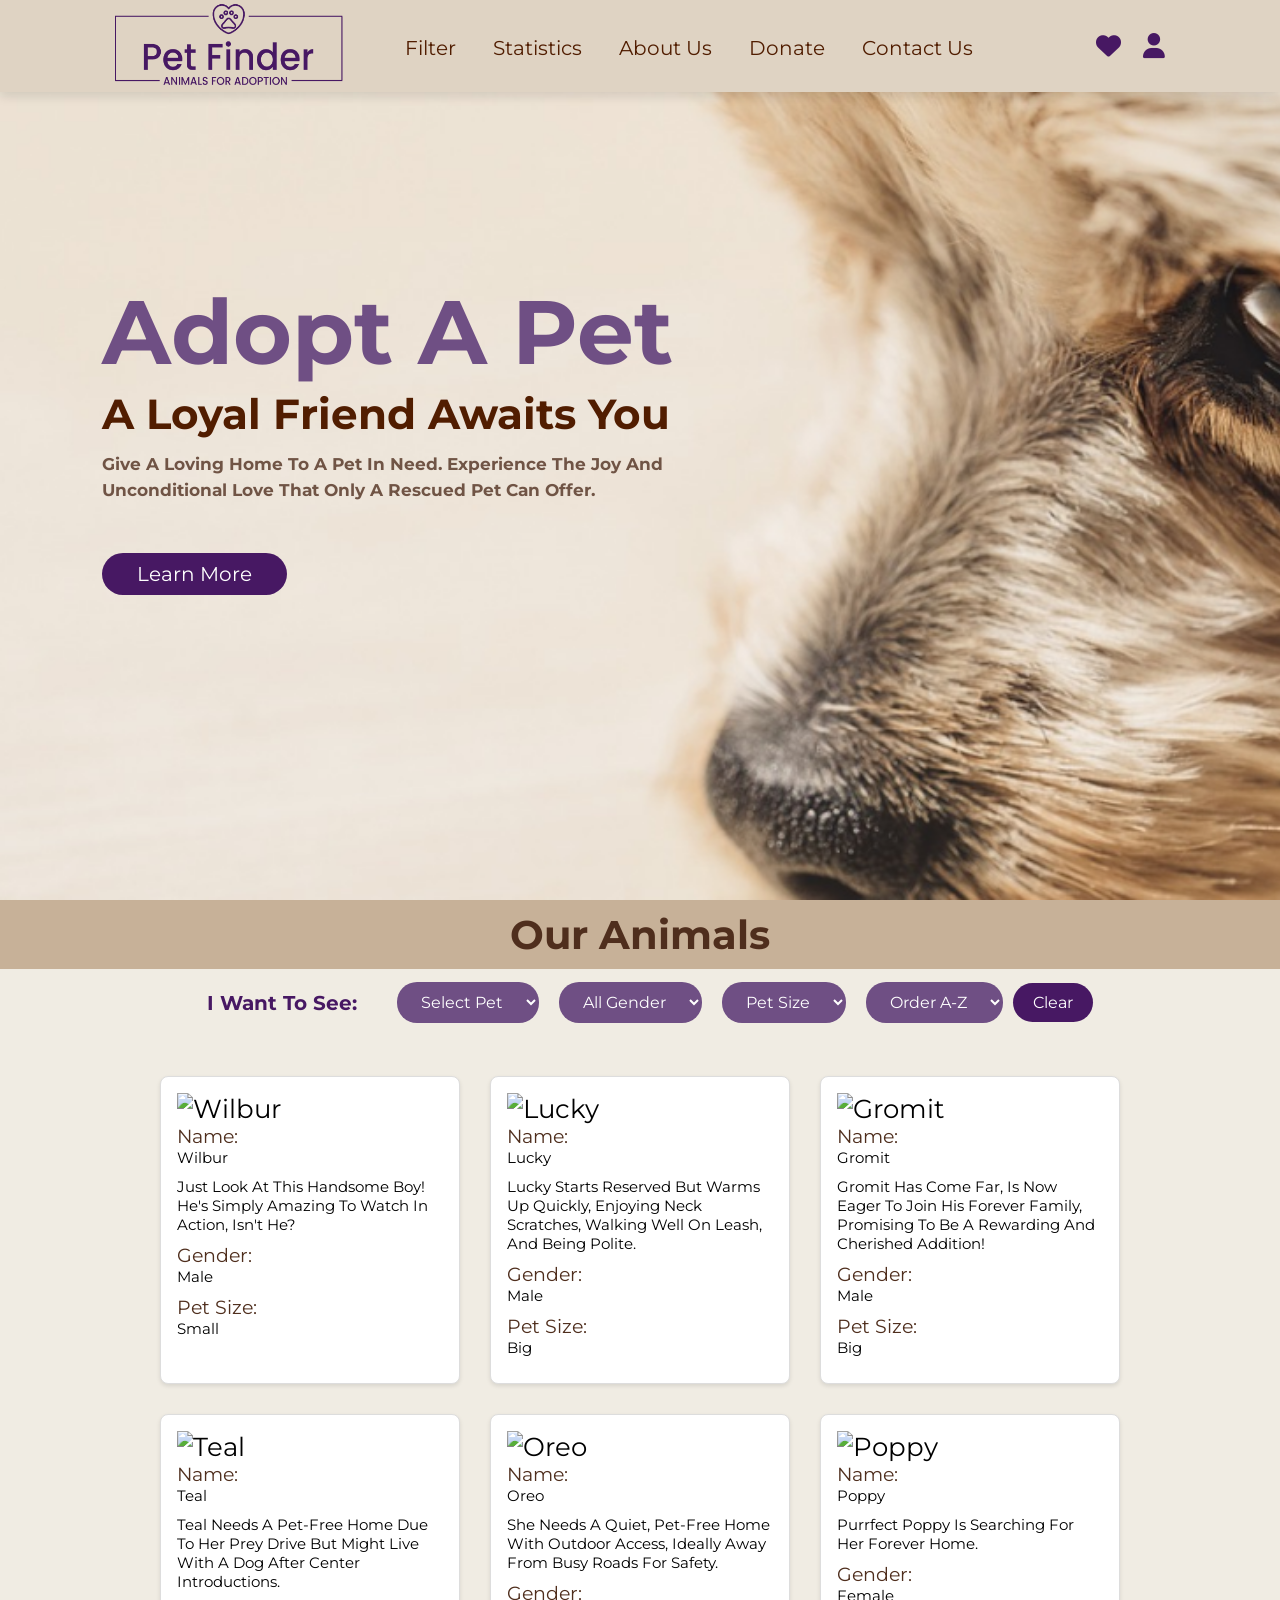
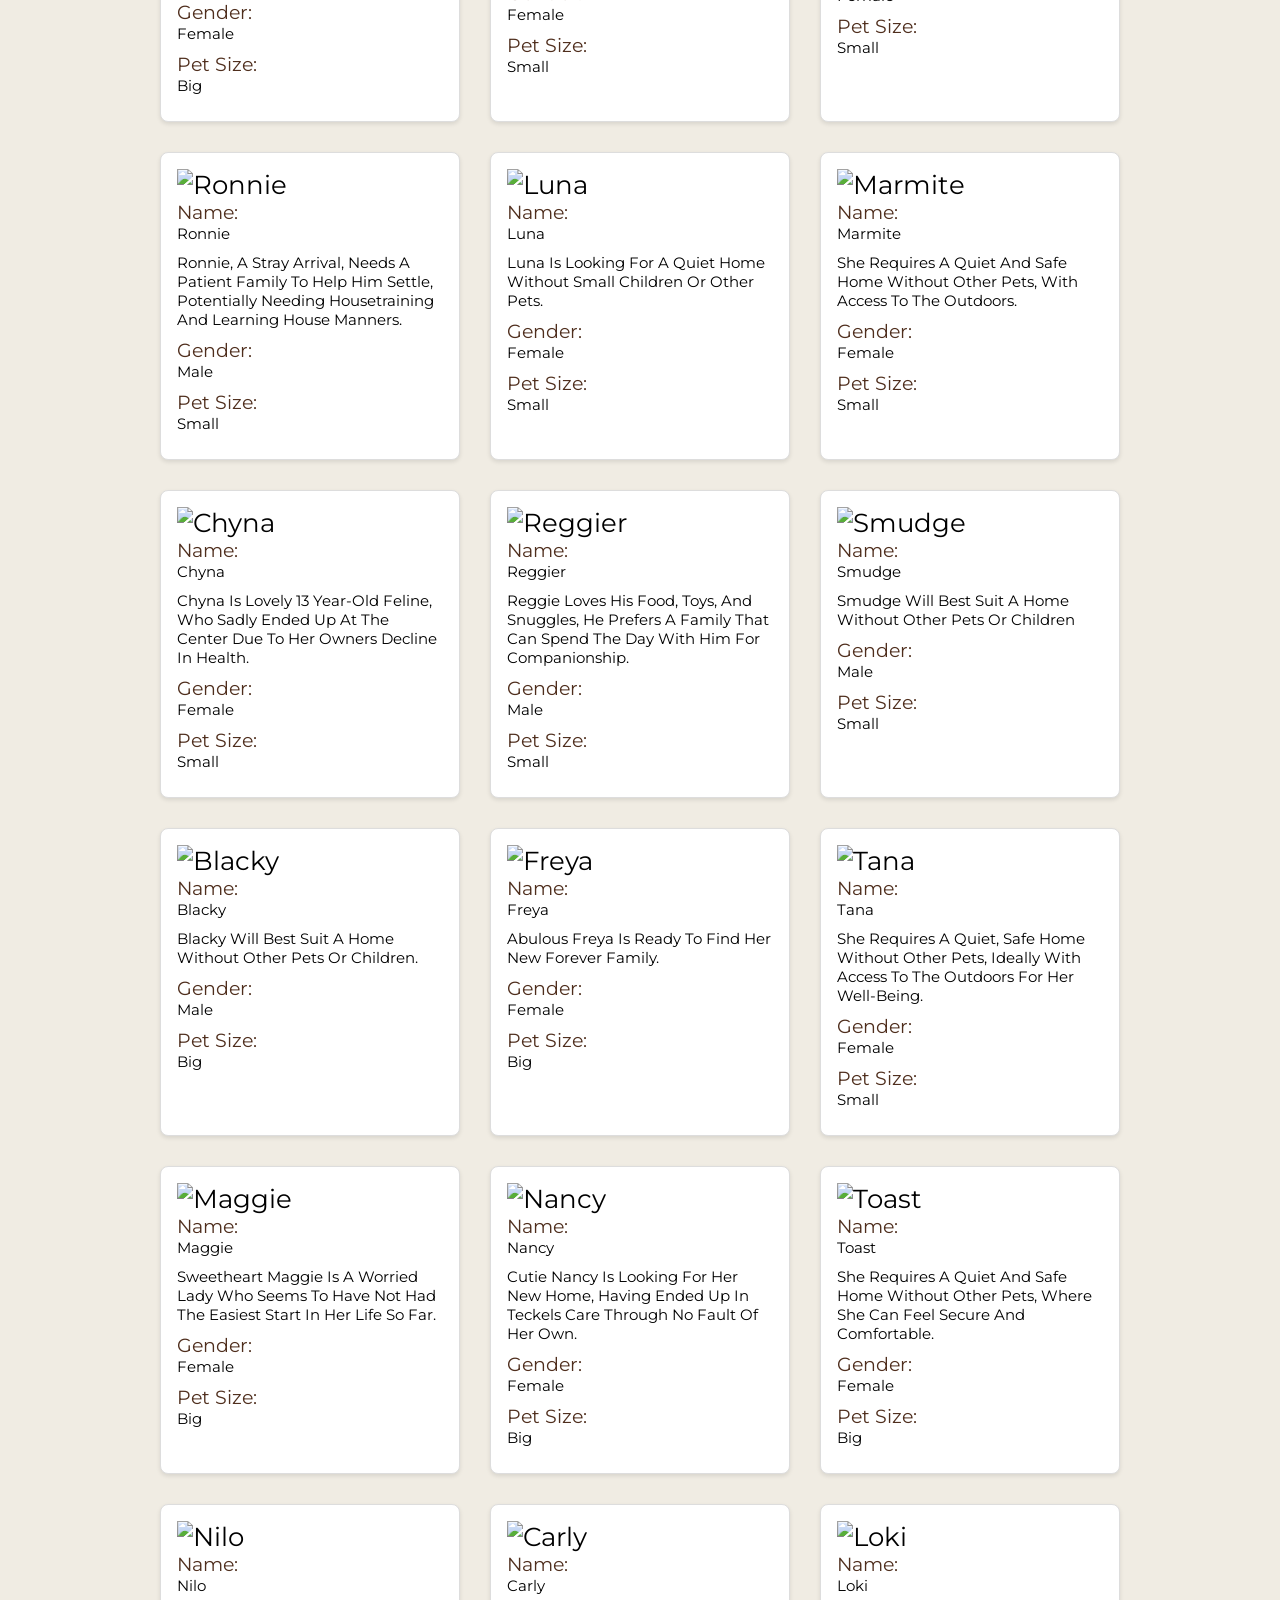
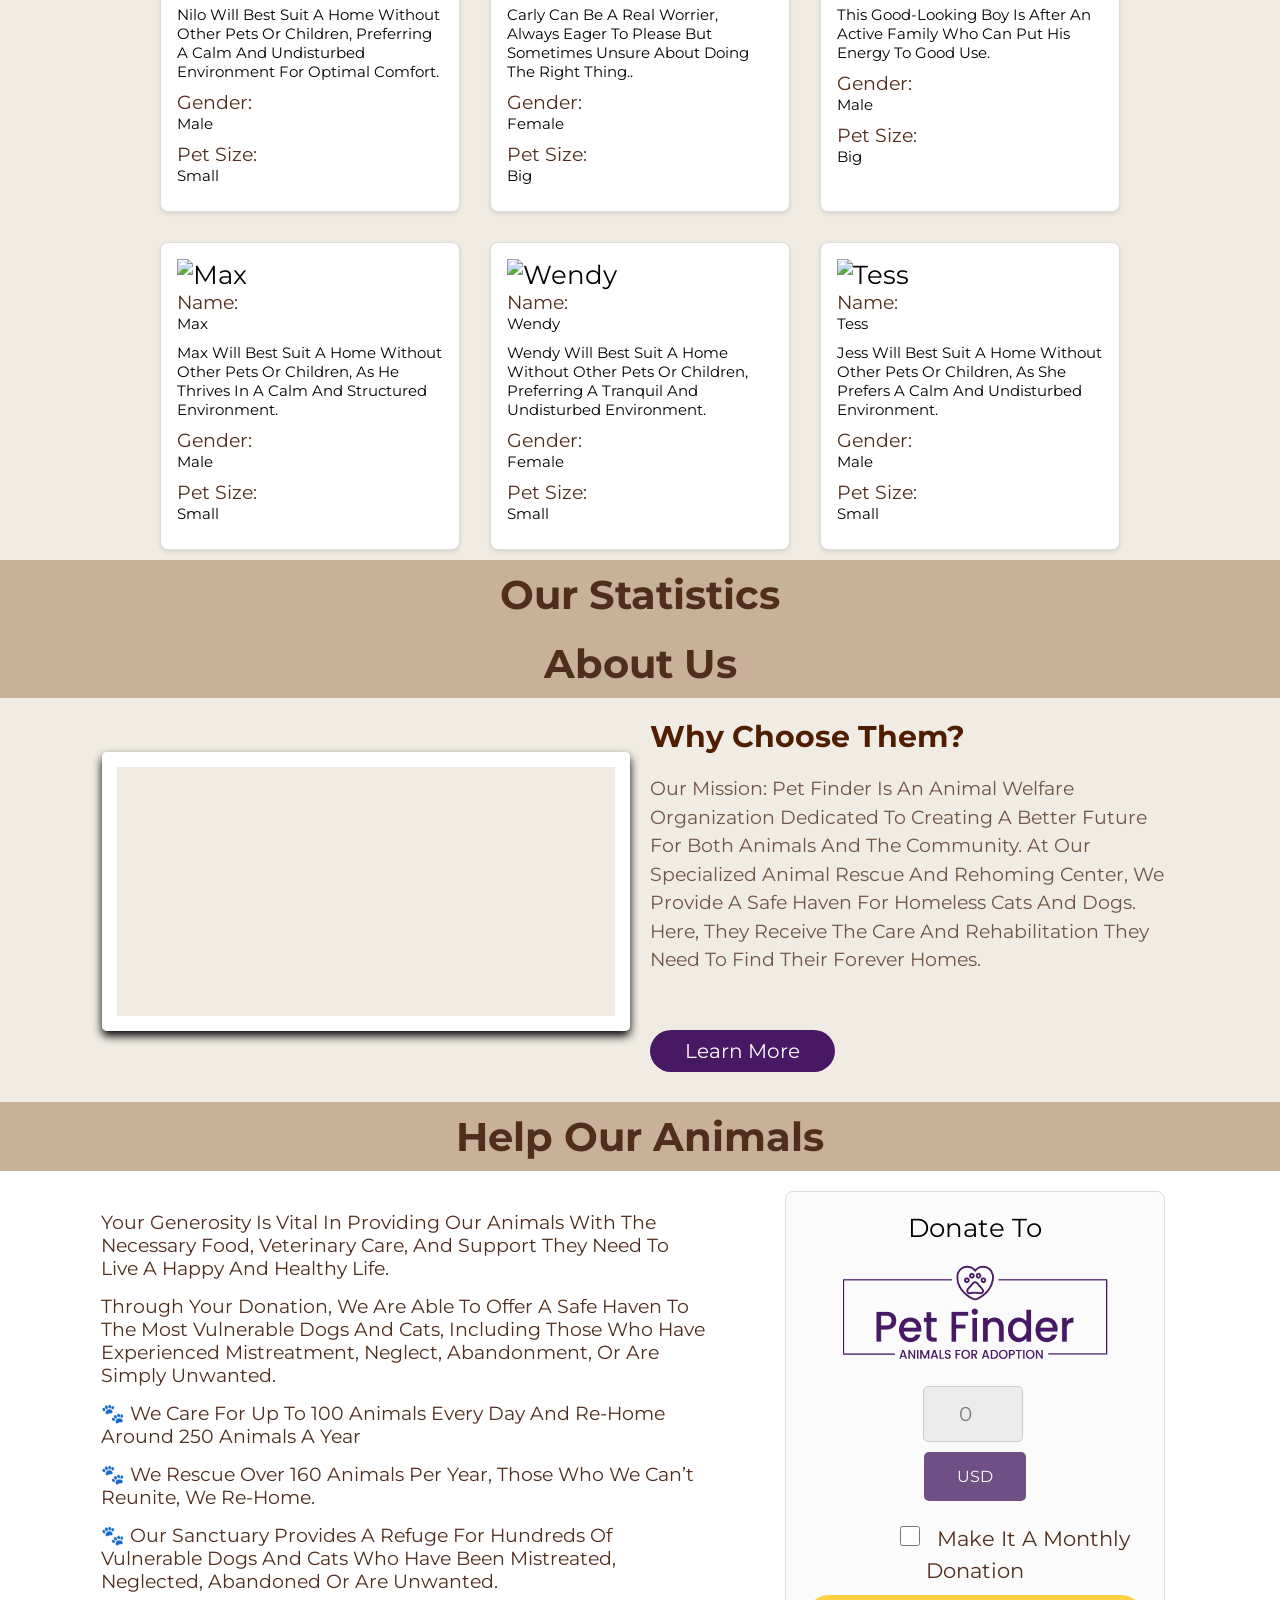
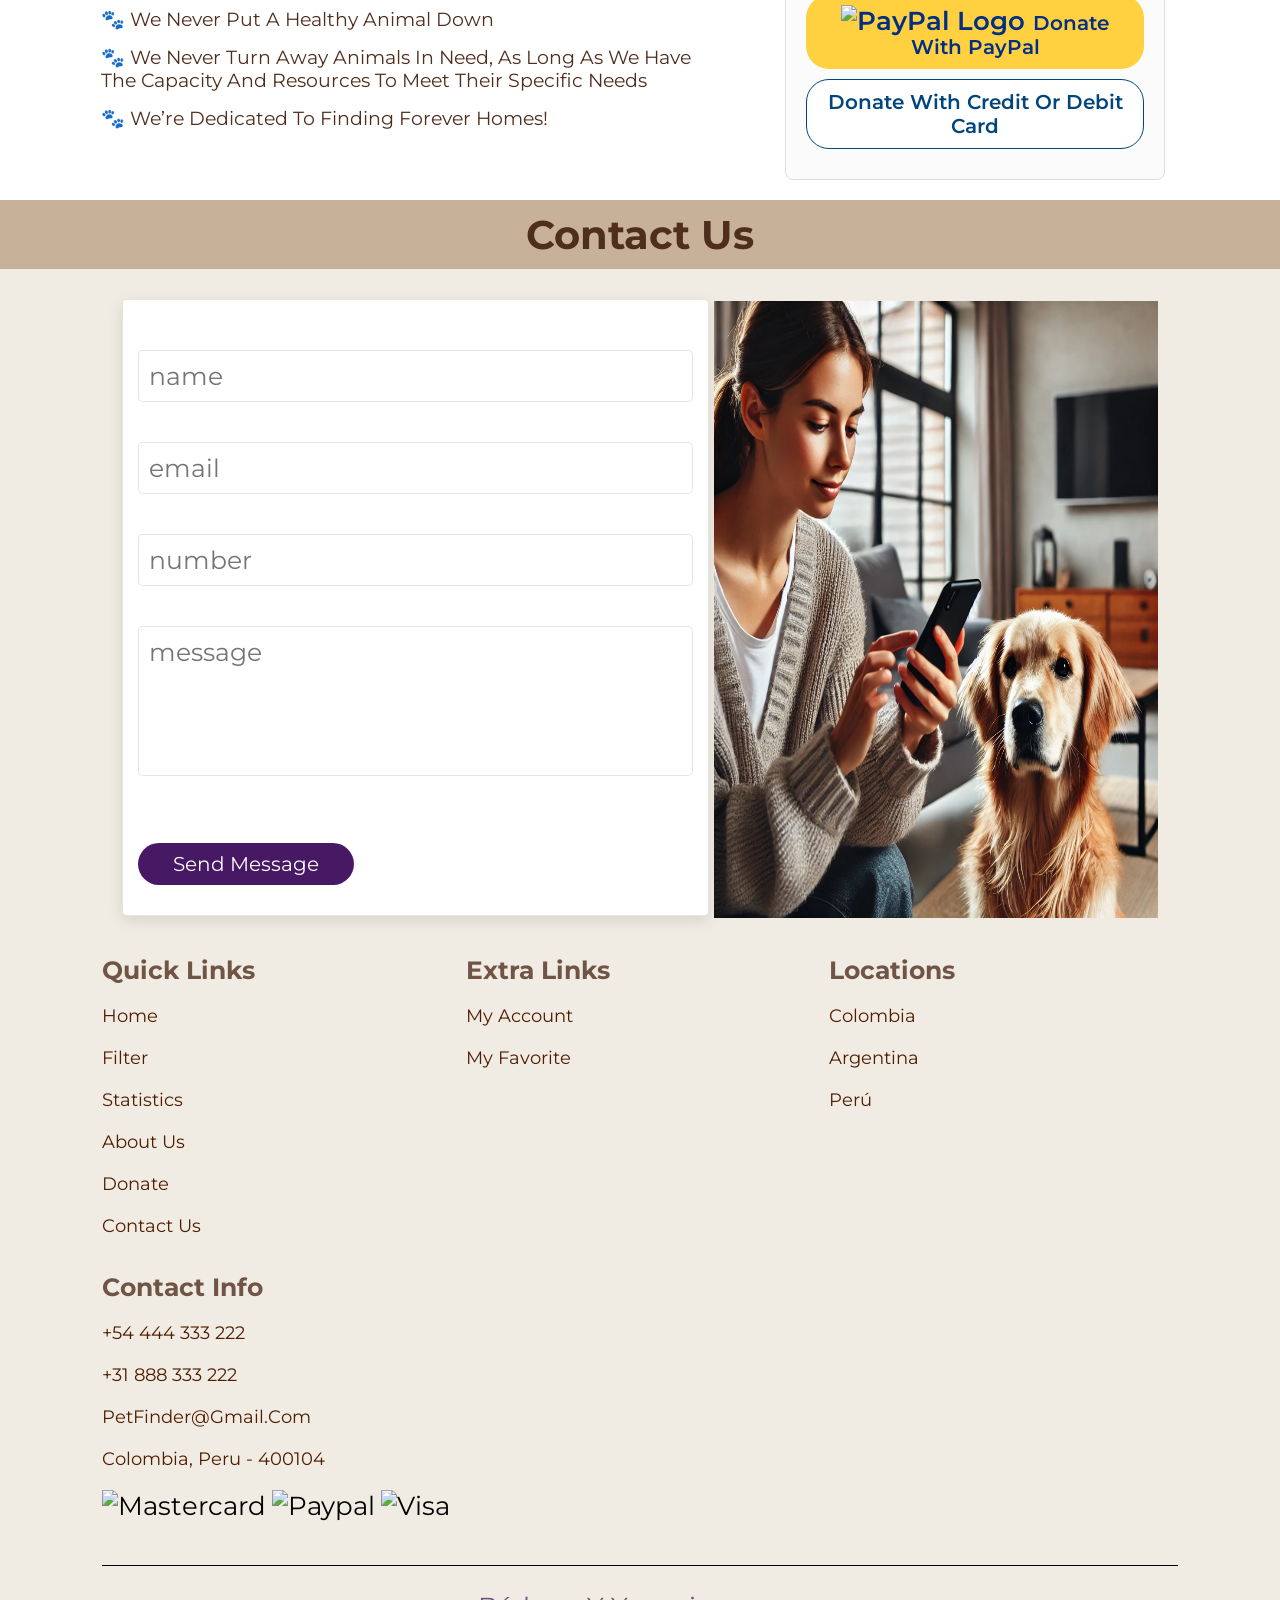
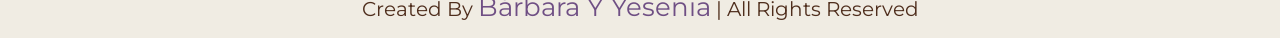
==== index.html @ 5f69b04d "Updates" ====
<!DOCTYPE html>
<html lang="en">

<head>
  <meta charset="utf-8">
  <meta http-equiv="X-UA-compatible" content="IE-edge">
  <meta name="viewport" content="width=device-width, initial-scale=1.0">
  <title>Pet Finder</title>

  <link rel="stylesheet" href="style.css">
  <link rel="stylesheet" href="https://cdnjs.cloudflare.com/ajax/libs/font-awesome/6.5.2/css/all.min.css">
</head>

<body>
  <header>
    <label for="toggler" class="fas fa-bars"></label>
    <input type="checkbox" name="" id="toggler">
    <a href="#"><img src="img/Logo (1).png" alt="Logo" class="logo"></a>
    <nav class="navbar">
      <a href="#filterSelect">Filter</a>
      <a href="#stadistics">Statistics</a>
      <a href="#animals">About us</a>
      <a href="#donate">Donate</a>
      <a href="#contact">Contact us</a>
    </nav>
    <h1></h1>
    <div class="icons">
      <a href="#" class="fas fa-heart"></a>
      <a href="#" class="fas fa-user"></a>
    </div>
  </header>

  <section class="home" id="home">
    <div class="content">
      <h3>Adopt a pet</h3>
      <h3><span>A loyal friend awaits you</span></h3>
      <h2>
        <p>Give a loving home to a pet in need. Experience the joy and unconditional love that only a rescued pet can
          offer.</p>
      </h2>
      <a href="#" class="btn">Learn more</a>
    </div>
  </section>

  <h1 class="heading" id="filterSelect"> Our Animals </h1>
  <main>
    <div class="filter-container">
      <h2 class="handle">
        <span class="label-style">I want to see:</span>
      </h2>
      <div class="content">
        <label for="filter-select"></label>
        <select id="filter-select" name="campo">
          <option value="">Select Pet</option>
          <option value="Dog">Dog</option>
          <option value="Cat">Cat</option>
        </select>

        <label for="gender-select"></label>
        <select id="gender-select" name="campo1" data-testid="select-filter">
          <option value="">All gender</option>
          <option value="Female">Female</option>
          <option value="Male">Male</option>
        </select>

        <label for="size-select"></label>
        <select id="size-select" name="campo2">
          <option value="">Pet size</option>
          <option value="Small">Small</option>
          <option value="Big">Big</option>
        </select>

        <label for="ordenar"></label>
        <select data-testid="select-sort" name="sort" id="ordenar">
          <option value="">Order A-Z</option>
          <option value="asc">A-Z</option>
          <option value="desc">Z-A</option>
        </select>

        <div id="button-container">
          <button id="reset-button">Clear</button>
        </div>
      </div>
    </div>
  </main>

  <div id="root" class="picture"></div>

  <h1 class="heading" id="stadistics"> Our Statistics</h1>
  <div class="contenedorStadisticas">
    <script type="text/javascript" src="https://www.gstatic.com/charts/loader.js"></script>
    <script type="text/javascript">
      google.charts.load('current', { 'packages': ['corechart'] });
      google.charts.setOnLoadCallback(drawChart);

      function drawChart() {
        var data = google.visualization.arrayToDataTable([
          ['Task', 'Hours per Day'],
          ['Dog', 50.50],
          ['Cat', 50.50],
          ['Male', 45.83],
          ['Female', 54.17],
          ['Small', 3.36],
          ['Big', 2.4],
        ]);

        var options = {
          width: 800,
          height: 600,
          pieSliceText: 'percentage',
        };

        var chart = new google.visualization.PieChart(document.getElementById('piechart'));
        chart.draw(data, options);
      }
    </script>
    <div id="chart_wrap">
      <div id="piechart"></div>
    </div>
    <div id="results"></div>
    <!-- <button id="compute-stats-btn">YO</button> -->
  </div>



  <section class="our" id="animals">
    <h1 class="heading">About Us</h1>
    <div class="row">
      <div class="video-contain">
        <video src="img/volunteer.mp4" loop autoplay muted></video>
      </div>
      <div class="content">
        <h3>Why choose them?</h3>
        <p>Our mission: Pet Finder is an animal welfare organization dedicated to creating a better future for both
          animals and the community. At our specialized animal rescue and rehoming center, we provide a safe haven for
          homeless cats and dogs. Here, they receive the care and rehabilitation they need to find their forever homes.
        </p>
        <a href="#" class="btn">Learn more</a>
      </div>
    </div>
  </section>
  <section>
    <h1 class="heading" id="donate"> Help Our Animals </h1>
    <div class="container-help-our-animals">
      <div class="content-help-our-animals">
        <p> Your generosity is vital in providing our animals with the necessary food, veterinary care, and support they
          need to live a happy and healthy life.</p>
        <p> Through your donation, we are able to offer a safe haven to the most vulnerable dogs and cats, including
          those who have experienced mistreatment, neglect, abandonment, or are simply unwanted.</p>
        <p> 🐾 We care for up to 100 animals every day and re-home around 250 animals a year</p>
        <p> 🐾 We rescue over 160 animals per year, those who we can’t reunite, we re-home.</p>
        <p> 🐾 Our Sanctuary provides a refuge for hundreds of vulnerable dogs and cats who have been mistreated,
          neglected, abandoned or are unwanted.</p>
        <p> 🐾 We never put a healthy animal down</p>
        <p> 🐾 We never turn away animals in need, as long as we have the capacity and resources to meet their specific
          needs</p>
        <p> 🐾 We’re dedicated to finding forever homes!</p>
      </div>
      <div class="donation-box">
        <span>Donate to</span>
        <div class="logo">
          <img src="img/Logo (1).png" alt="Pet Finder">
        </div>
        <div class="amount">
          <label for="donation-amount"></label>
          <input type="number" value="0" min="0" step="1" id="donation-amount">
          <span class="currency">USD</span>
        </div>
        <div class="checkbox-container">
          <label for="monthly-donation">
            <input type="checkbox" id="monthly-donation">
            <span class="make">Make it a monthly donation</span>
          </label>
        </div>
        <button class="paypal-button">
          <img
            src="https://images.crunchbase.com/image/upload/c_pad,h_256,w_256,f_auto,q_auto:eco,dpr_1/v1447476896/lcrdrlh1hfa0nbl9ycy3.png"
            alt="PayPal Logo" class="paypal-logo">
          Donate with PayPal
        </button>
        <button class="card-button">Donate with credit or debit card</button>
      </div>
    </div>
  </section>
  <section class="contact" id="contact">
    <h1 class="heading">Contact Us </h1>
    <div class="row">
      <form action="">
        <input type="text" placeholder="name" class="box">
        <input type="email" placeholder="email" class="box">
        <input type="number" placeholder="number" class="box">
        <textarea name="" class="box" placeholder="message" cols="30" rows="10"></textarea>
        <input type="submit" value="send message" class="btn">
      </form>
      <div class="image">
        <img src="img/send.png" alt="">
      </div>
    </div>
  </section>

  <section class="footer-top">
    <div class="footer-column">
      <div class="box">
        <h3>Quick Links</h3>
        <a href="#">Home</a>
        <a href="#">Filter</a>
        <a href="#">Statistics</a>
        <a href="#animals">About us</a>
        <a href="#donate">Donate</a>
        <a href="#contact">Contact us</a>
      </div>

      <div class="box">
        <h3>Extra Links</h3>
        <a href="#">My Account</a>
        <a href="#">My Favorite</a>
      </div>

      <div class="box">
        <h3>Locations</h3>
        <a href="#">Colombia</a>
        <a href="#">Argentina</a>
        <a href="#">Perú</a>
      </div>

      <div class="box">
        <h3>Contact Info</h3>
        <a href="#">+54 444 333 222</a>
        <a href="#">+31 888 333 222</a>
        <a href="mailto:PetFinder@gmail.com">PetFinder@gmail.com</a>
        <a href="#">Colombia, Peru - 400104</a>
        <div class="payment-methods">
          <img src="https://ps.w.org/woo-mpgs/assets/icon-256x256.jpg?rev=2087215" alt="Mastercard">
          <img src="https://cdn.iconscout.com/icon/free/png-256/free-paypal-58-711793.png?f=webp" alt="Paypal">
          <img src="https://companiesmarketcap.com/img/company-logos/256/V.png" alt="Visa">
        </div>
      </div>
    </div>
    <footer>
      <div class="highlight">Created By <span>Bárbara y Yesenia</span> | All Rights Reserved</div>
    </footer>
  </section>
  <script src="main.js" type="module"></script>
</body>

</html>
---- style.css ----
@import url('https://fonts.googleapis.com/css2?family=Montserrat:ital,wght@0,100..900;1,100..900&display=swap');

:root {
  --purple: #471863;
}

* {
  margin: 0;
  padding: 0;
  box-sizing: border-box;
  font-family: "Montserrat", sans-serif;
  outline: none;
  border: none;
  text-decoration: none;
  text-transform: capitalize;
  transition: .2s linear;
  font-size: 26px;
}


html {
  font-size: 62.5% !important;
  scroll-behavior: smooth !important;
  scroll-padding-top: 6rem !important;
  overflow-x: hidden !important;
}


section {
  padding: 0rem 8%;
  background: #F0ECE3;
}

.heading {
  text-align: center;
  font-size: 4rem;
  color: #4F2E1D;
  padding: 1rem;
  margin: 0rem -180px;
  background: #C7B198;
}


.btn {
  display: inline-block;
  margin-top: 4rem;
  border-radius: 5rem;
  background: #471863;
  color: #ffffff;
  padding: .9rem 3.5rem;
  cursor: pointer;
  font-size: 2rem;
}

.btn:hover {
  background-color: #6F4F84;
}

header {
  position: fixed;
  top: 0;
  left: 0;
  right: 0;
  background: #DFD3C3;
  padding: 0rem 9%;
  display: flex;
  align-items: center;
  justify-content: space-between;
  z-index: 1000;
  box-shadow: 0 .5rem 1rem rgba(0, 0, 0, .1);
}

header .logo {
  height: 85px;
}

header .navbar a {
  font-size: 2rem;
  color: #511D00;
  padding: 0 1.5rem;
}

header .navbar a:hover {
  color: #ffffff;
}

header .icons a {
  font-size: 2.5rem;
  color: #471863;
  margin-left: 1.5rem;
}

header .icons a:hover {
  color: #ffffff;
}

header #toggler {
  display: none;
}

header .fa-bars {
  font-size: 3rem;
  color: #6F4F84;
  border-radius: .5rem;
  padding: .5rem .1.5rem;
  cursor: pointer;
  border: .1rem solid rgba(0, 0, 0, .3);
  display: none;
}

.home {
  display: flex;
  align-items: center;
  min-height: 100vh;
  background: url('./img/image26.png') no-repeat;
  background-size: cover;
  background-position: center;
}

.home .content {
  max-width: 68rem;
}

.home .content h3 {
  font-size: 90px;
  color: #6F4F84;
  line-height: 55px;
}

.home .content span {
  font-size: 42px;
  color: #511D00;
  padding: 1rem 0;
  line-height: 55px;
}

.home .content p {
  font-size: 1.7rem;
  color: #705445;
  padding: 0rem 0;
  line-height: 1.5;
}

/* Aqui va contenedor stadisticas */
.contenedorStadisticas {
  display: flex;
  align-items: center;
  height: auto;
  margin: 0;
  text-align: center;
}

/* Aqui termina stadisticas */

/* Aqui van los botones*/
.filter-container {
  display: flex;
  align-items: center;
  gap: 10px;
  justify-content: center;
  line-height: 65px;
  background: #F0ECE3;
  
}

.label-style {
  color: #471863;
  padding: 10px 20px;
  font-size: 20px;
  text-align: center;
}



.content {
  display: flex;
  flex-wrap: wrap;
  gap: 10px;
  align-items: center;
}


select {
  padding: 10px 20px;
  font-size: 16px;
  border: none;
  cursor: pointer;
  border-radius: 20px;
  background-color: #6F4F84;
  color: white;
  transition: background-color 0.3s ease;
}

select:hover {
  background-color: #8566A1;
}


#button-container {
  display: flex;
  align-items: center;
  justify-content: center;
}


button {
  padding: 10px 20px;
  font-size: 16px;
  border: none;
  cursor: pointer;
  border-radius: 20px;
  background-color: #471863;
  color: white;
  transition: background-color 0.3s ease;
}

button:hover {
  background-color: #8566A1;
}

/* Aqui terminan los botones*/

/* aqqui comienza las cards*/

div#root {
  display: flex;
  justify-content: center;
  align-items: center;
  min-height: 100vh;
  background: #F0ECE3;
}

ul {
  display: flex;
  flex-wrap: wrap;
  list-style: none;
  justify-content: center;
  gap: 10px;
  max-width: 1340px;
  padding-top: 30px;
}

.item {
  background: white;
  border: 1px solid #ddd;
  border-radius: 8px;
  box-shadow: 0 2px 4px rgba(0, 0, 0, 0.1);
  margin: 10px;
  width: 300px;
  padding: 16px;
  box-sizing: border-box;
  transition: transform 0.2s;
  display: flex;
  flex-direction: column;
  max-width: 300px;
}

.item:hover {
  transform: scale(1.05);
}

.root #imageUrl {
  width: 10%;
  height: 10px;
  object-fit: cover;
  border-radius: 8px 8px 0 0;
}

dt {
  margin: -20px 0 0px;
  font-size: 19px;
  color: #4F2E1D;
  padding-top: 20px;

}

dd {
  margin: 0 0 10px;
  font-size: 15px;
  color: #000000;

}


/*aqui termina las cards*/
/* aqqui comienza help our animals*/
.container-help-our-animals {
  display: flex;
  justify-content: space-between;
  margin: 0px -155px;
  padding-left: 134px;
  padding-top: 20px;
  padding-right: 168px;
  padding-bottom: 20px;
  background: white;
}

.content-help-our-animals {
  width: 60%;
  padding: 20px;

}

.content-help-our-animals p {
  margin-bottom: 15px;
  color: #4F2E1D;
  font-size: 19px;
}

.donation-box {
  width: 35%;
  background: #FBFBFB;
  padding: 20px;
  text-align: center;
  font-size: 20px;
  border: 1px solid #ddd;
  border-radius: 8px;
}

.donation-box h2 {
  margin-top: 0;
  font-family: "Montserrat", sans-serif;
  color: #4F2E1D;

}

.logo img {
  width: 265px;
  height: auto;
  margin-top: 17px;
}

.amount {
  display: flex;
  justify-content: center;
  align-items: center;
  margin: 20px 0;
}

.amount input {
  width: 100px;
  padding: 5px;
  font-size: 1.2em;
  text-align: right;
  margin-right: 5px;
}

.amount {
  display: flex;
  align-items: center;
  flex-direction: column;
  align-items: center;
}

#donation-amount {
  width: 100px;
  padding: 15px;
  border: 1px solid #ccc;
  border-radius: 5px;
  font-size: 20px;
  text-align: center;
  color: #7B7B7B;
  margin-bottom: 10px;
  background-color: #ECECEC;
}

.amount span {
  font-size: 16px;
}

.currency {

  padding: 15px 33px;
  background-color: #6F4F84;
  color: #ffffff;
  border-radius: 5px;
  display: flex;
  justify-content: center;
  text-align: center;
}

.checkbox-container {
  display: flex;
  align-items: center;
}

#monthly-donation {
  margin-right: 10px;
  margin-left: 79px;
  width: 20px;
  height: 20px;
}

.make {
  font-size: 21px;
  color: #4F2E1D;
}

.paypal-button {
  display: block;
  align-items: center;
  width: 100%;
  border-radius: 23px;
  padding: 10px;
  margin: 10px 0;
  background-color: #FFD140;
  color: #022F85;
  border: none;
  cursor: pointer;
  font-size: 1em;
  font-weight: 600;
}

.paypal-logo {
  margin-bottom: -10px;
  width: 32px;
  height: auto;
  margin-right: 2px;

}

/* CARD STYLES */

.card-image {
  width: 100%;
  height: 200px;
  object-fit: cover;
}

.card-button {
  display: block;
  width: 100%;
  border-radius: 23px;
  padding: 10px;
  margin: 10px 0;
  border: 1px solid #022F85;
  cursor: pointer;
  font-size: 1em;
  font-weight: 600;
}

.card-button {
  background-color: white;
  color: #00457C;
  border: 1px solid #00457C;
}

.paypal-button:hover {
  background-color: #f2d883;
}

.card-button:hover {
  background-color: #b3ceff;
}

/* aqqui termina help our animals*/
.our .row {
  display: flex;
  align-items: center;
  gap: 2rem;
  flex-wrap: wrap;
  padding: 2rem 0;
  padding-bottom: 3rem;
}

.our .row .video-contain {
  flex: 1 1 40rem;
  position: relative;
}

.our .row .video-contain video {
  width: 100%;
  border: 1.5rem solid #fff;
  border-radius: .5rem;
  box-shadow: 0 .5rem 1rem rgba(0, 0, 0.1);
  height: 100%;
  object-fit: cover;
}


.our .row .content {
  flex: 1 1 40rem;
}

.our .row .content h3 {
  font-size: 3rem;
  color: #511D00;
}

.our .row .content p {
  font-size: 19px;
  color: #705445;
  padding: .5rem 0;
  padding-top: 1rem;
  line-height: 1.5;
}

.contact .row {
  display: flex;
  flex-wrap: wrap-reverse;
  gap: 0.5rem;
  align-items: center;
  padding: 2rem;
}

.contact .row form {
  flex: 2 32 50rem;
  padding: 3rem 1.5rem;
  box-shadow: 0 .5rem 1.5rem rgba(0, 0, 0, .1);
  border: .1rem solid rgba(0, 0, 0, .1);
  background: #fff;
  border-radius: 0.5rem;
}

/*
.contact .row form{
  flex: 1 1 40rem;
  padding: 2rem 2.5rem;
  box-shadow: 0 .5rem 1.5rem rgba(0, 0, 0, .1);
  border: .1rem solid rgba(0, 0, 0, .2);
  background: #fff;
  border-radius: .5rem;
}

*/




.contact .row .image {
  flex: 1 1 40rem;
}

.contact .row .image img {
  width: 100%;
  padding-top: 12px;
  height: 629px;
}

.contact .row form .box {
  padding: 1rem;
  font-size: 2.5rem;
  color: #4F2E1D;
  text-transform: none;
  border: .1rem solid rgba(0, 0, 0, .1);
  border-radius: .5rem;
  margin: 2rem 0;
  width: 100%;
}

.contact .row form .box:focus {
  border-color: #6F4F84;
}

.contact .row form textarea {
  height: 15rem;
  resize: none;
}

.footer-top .footer-column {
  display: flex;
  flex-wrap: wrap;
  gap: 1.5rem;
}

.footer-top .footer-column .box {
  flex: 1 1 25rem;
  border: none;
}

.footer-top .footer-column .box h3 {
  color: #705445;
  font-size: 2.5rem;
  padding: 1rem 0;
}

.footer-top .footer-column .box a {
  display: block;
  color: #511D00;
  font-size: 1.8rem;
  padding: 1rem 0;
}

.footer-top .footer-column .box a:hover {
  color: #6F4F84;
  text-decoration: underline;
}

.footer-top .footer-column .box img {
  margin-top: 1rem;
}

.highlight {
  text-align: center;
  padding: 1.5rem;
  margin-top: 1.5rem;
  padding-top: 2.5rem;
  font-size: 2rem;
  color: #4F2E1D;
  border-top: .1rem solid rgb(0, 0, 0);
}

.highlight span {
  color: #6F4F84;
}


.payment-methods {
  display: flex;
  gap: 6px;
}

.payment-methods img {
  height: 60px;
}








/*svg text - fonts sizer*/





/*
.contact {   
  padding: 50px;
  background-color: #F0ECE3;
}
.formulario {
  width: 20px;
  height: 20px;
}
.container {
  display: flex;
  flex-direction: row;
  width: 80%;
  max-width: 1200px;
  background-color: #fff;
  box-shadow: 0 0 10px rgba(0, 0, 0, 0.1);
}

form, .image {
  flex: 1;
  padding: 20px;
}

form {
  display: flex;
  flex-direction: column;
}

.box {
  margin-bottom: 10px;
  padding: 10px;
  font-size: 1rem;
  border: 1px solid #ccc;
  border-radius: 5px;
}

.contact form .btn {
  display: inline-block;
  margin-top: 1rem;
  border-radius: 5rem;
  background: #6F4F84;
  color: #ffffff;
  padding: .9rem 3.5rem;
  cursor: pointer;
  font-size: 1.7rem;
 
}

.contact form .btn:hover {
  background: #6F4F84;
}

.contact .image {
  width: 45%;
}

.contact .image img {
  width: 100%;
  height: auto;
  display: block;
  border-radius: 5px;
  max-height: 100%;
}

*/



































/*
.footer-column {
  flex: 1;
  padding: 0 20px;
}

.footer-column h3 {
  margin-bottom: 15px;
  color: #511D00;
}

.footer-column ul {
  list-style: none;
  padding: 0;
}

.footer-column ul li {
  margin-bottom: 10px;
}

.footer-column ul li a {
  color: #511D00;
  text-decoration: none;
  font-size: 1.5rem;
}

.footer-column ul li a:hover {
  text-decoration: underline;
}

.payment-methods img {
  width: 30px;
  margin-right: 50px;
  
}


footer{
  text-align: center; 
  padding: 1rem;
  margin: 2rem 0;
  font-size: 3.5rem;
  color: #511D00;
  line-height: 1.5;
}
footer p {
  margin: 0;
}
footer .highlight {
  color: #471863;
}
footer::before {
  content: "";
  display: block;
  width: 100%;
  height: 1px;
  background-color: gray; 
  margin-bottom: 10px; 
}

*/




@media (max-width: 991px) {

  .content-help-our-animals,
  .donation-box {
    width: 100%;
    margin: 10px 0;
    padding: 10px;
  }

  .container-help-our-animals {
    flex-direction: column;
    padding: 0;
    margin: 0;
  }
}

@media (max-width: 768px) {
  .heading {
    font-size: 3rem;
    padding: 1rem 0;
  }

  .content-help-our-animals p {
    font-size: 17px;
  }

  .amount input {
    font-size: 1em;
  }

  .make {
    font-size: 19px;
  }
}


@media (max-width: 991px) {
  .filter-container {
    flex-direction: column;
    align-items: center;
  }

  .label-style {
    font-size: 18px;
  }

  select {
    width: 100%;
    max-width: 300px;
  }

  button {
    width: 100%;
    max-width: 300px;
  }
}

@media (max-width: 768px) {
  .label-style {
    font-size: 16px;
  }

  select,
  button {
    padding: 8px 15px;
    font-size: 14px;
  }
}










@media (max-width:991px) {

  html {
    font-size: 55%;
  }

  header {
    padding: 2rem;
  }

  section {
    padding: 2rem;
  }

  .home {
    background-position: left;
  }
}

@media (max-width:768px) {

  header .fa-bars {
    display: block;
  }

  header .navbar {
    position: absolute;
    top: 100%;
    left: 0;
    right: 0;
    background-color: #C7B198;
    border-top: .1rem solid rgba(0, 0, 0, .1);
    clip-path: polygon(0 0, 100% 0, 100% 0, 0 0);
  }

  header #toggler:checked~.navbar {
    clip-path: polygon(0 0, 100% 0, 100% 100%, 0% 100%);
  }

  header .navbar a {
    margin: 1.5rem;
    padding: 1.5rem;
    background: #DFD3C3;
    border: .1rem solid rgba(0, 0, 0, .1);
    display: block;
  }

  .home .content h3 {
    font-size: 5rem;
  }

  .home .content span {
    font-size: 2.5rem;
  }

  .contenedorStadisticas {
    display: none;
  }

}

@media (max-width:450px) {

  html {
    font-size: 50%;
  }

  .heading {
    font-size: 3rem;

  }

}

#chart_wrap {
  height: 0;
  overflow: hidden;
  width: 50%;
  height: 20%;
  margin: 0 auto;
  display: flex;
  justify-content: center;
  align-items: center;
}


#piechart {
  width: 100%;
  height: 100%;
}
@media (max-width: 991px) {
  #chart_wrap {
    width: 70%; 
    height: 30%; 
  }
}


@media (max-width: 768px) {
  #chart_wrap {
    width: 90%; 
    height: 40%; 
  }
}
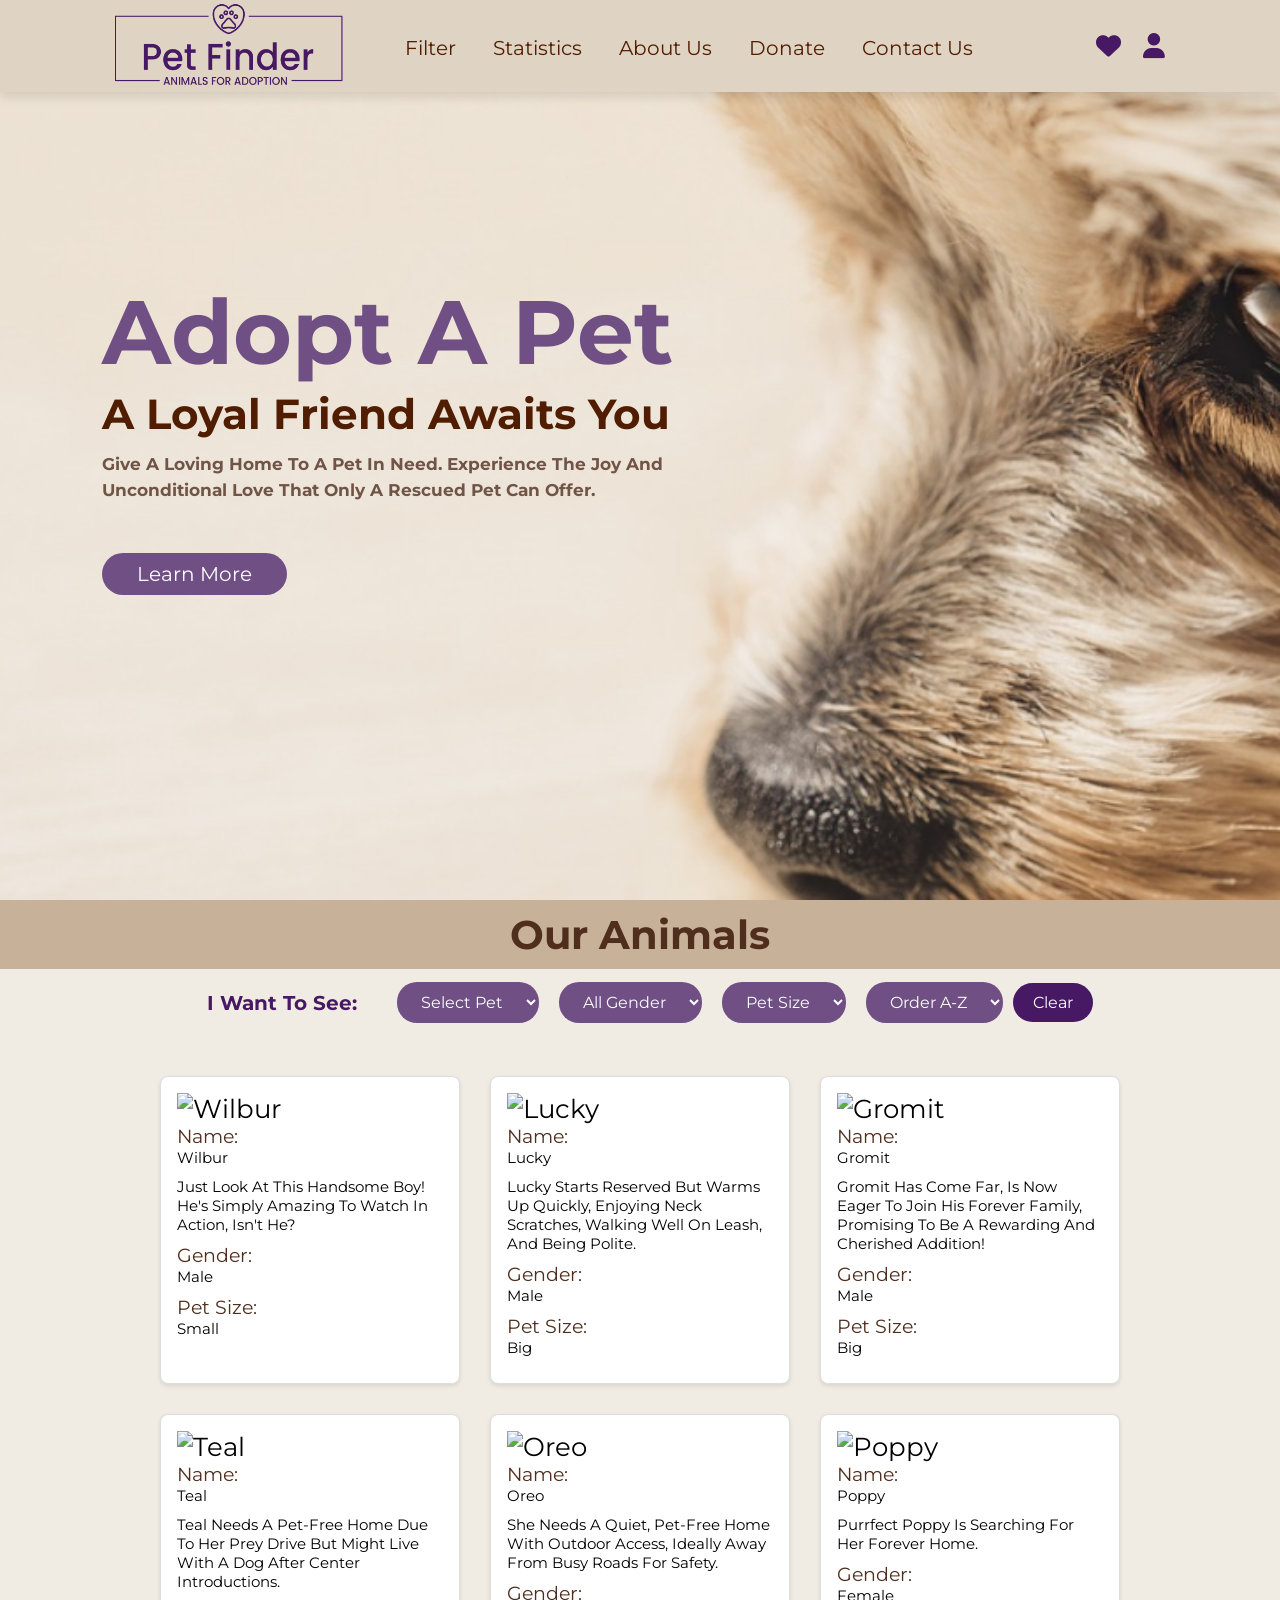
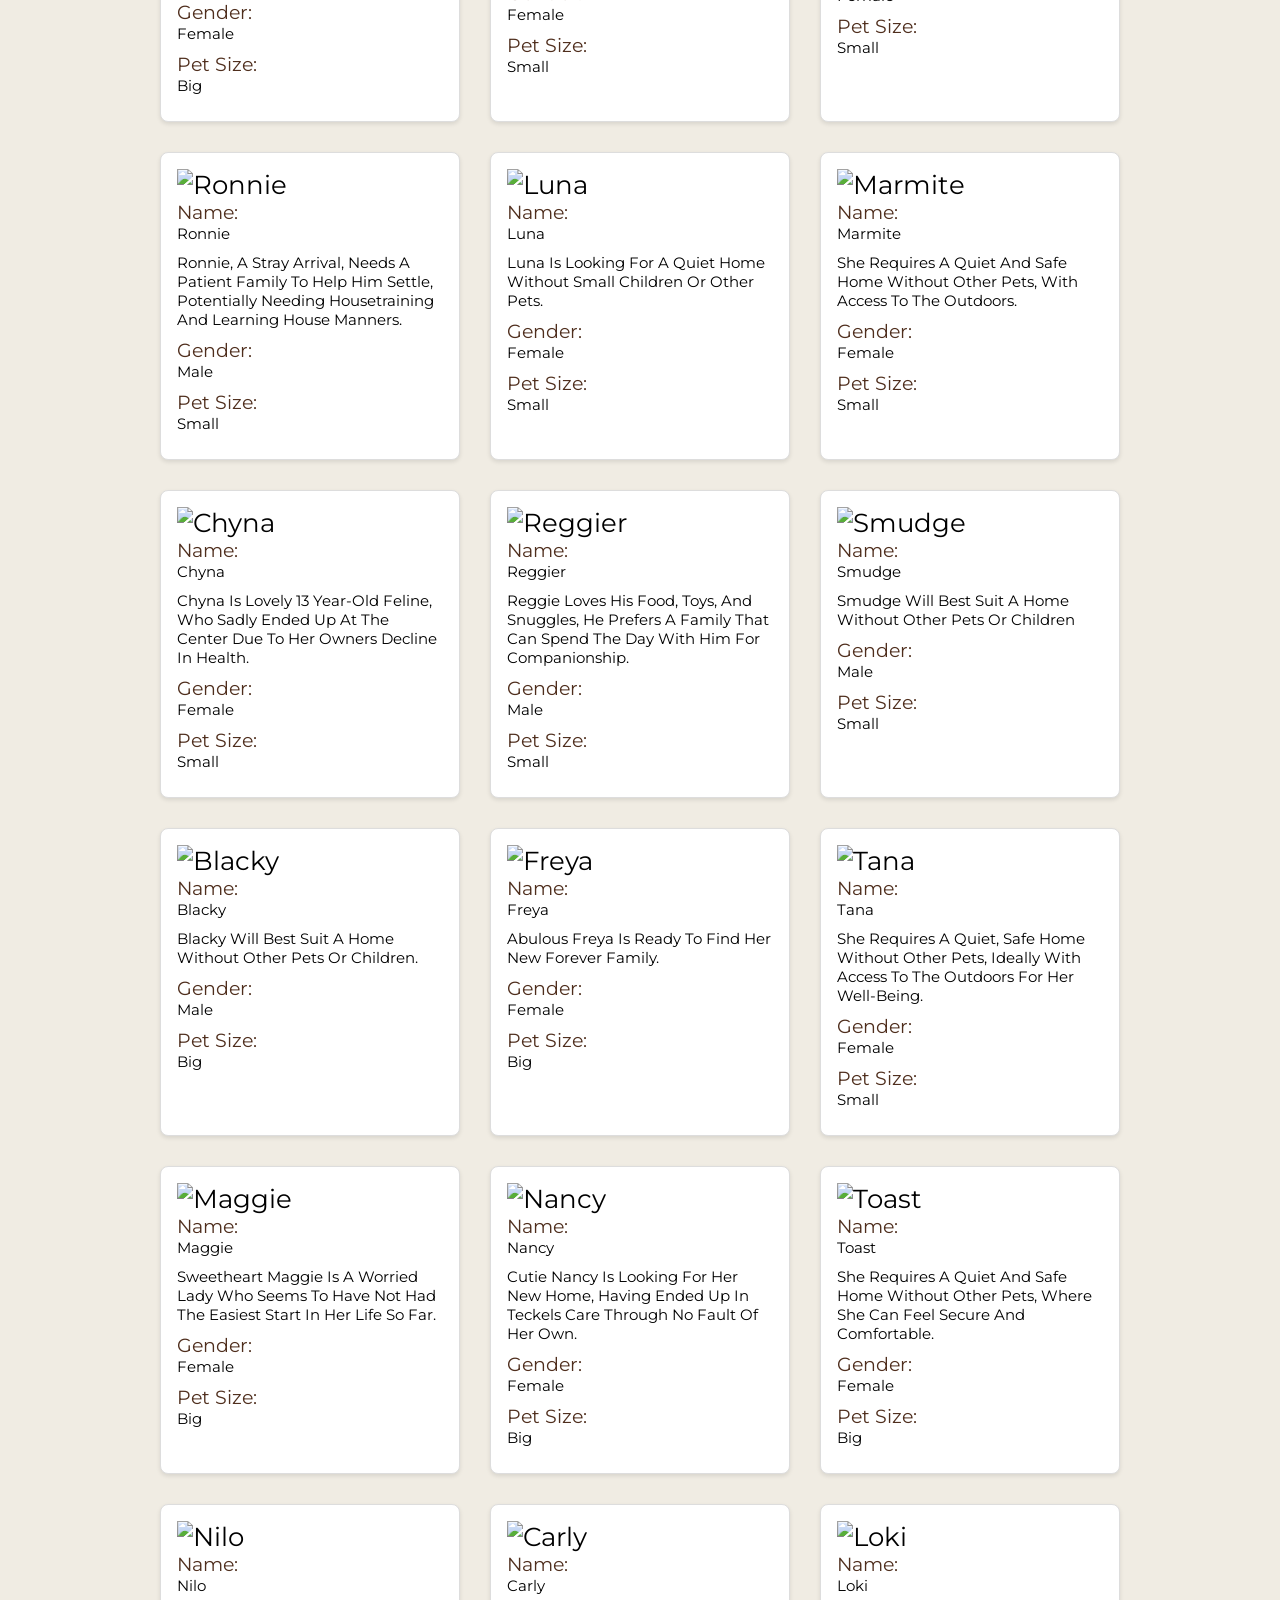
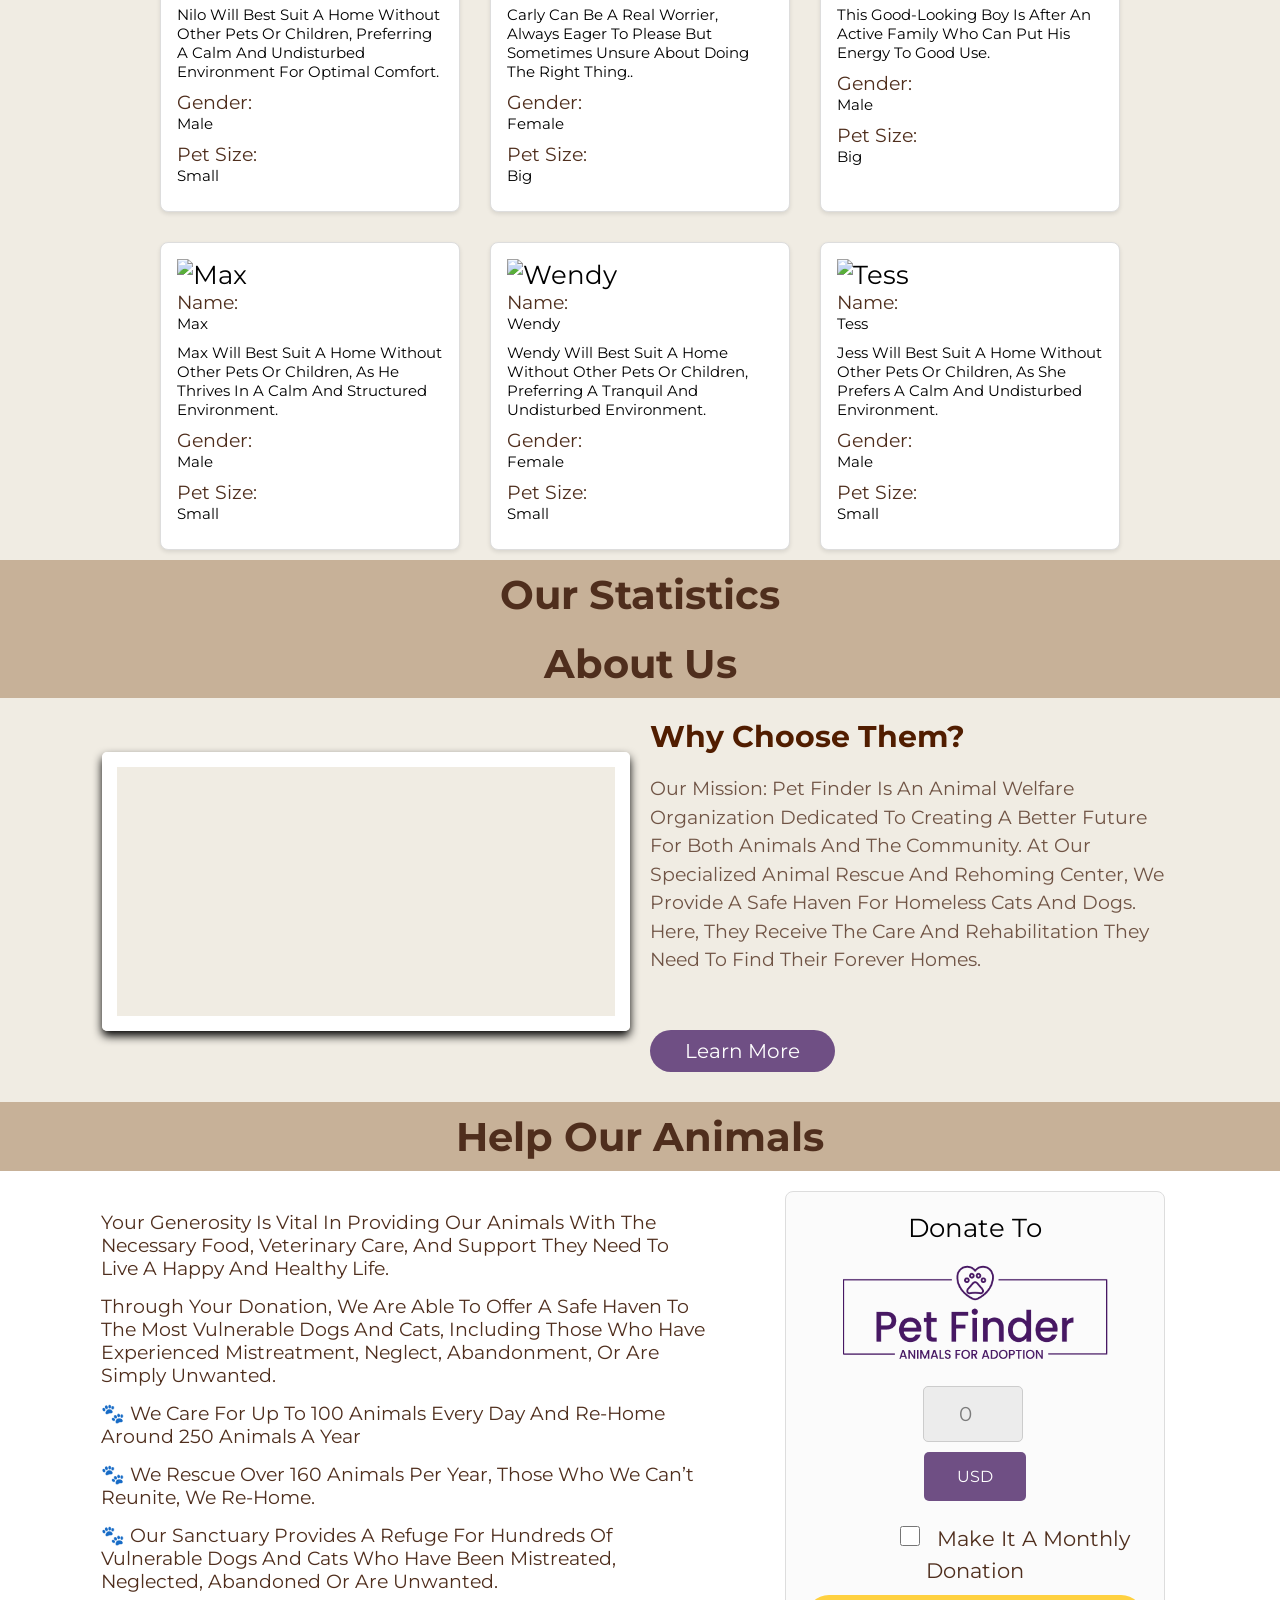
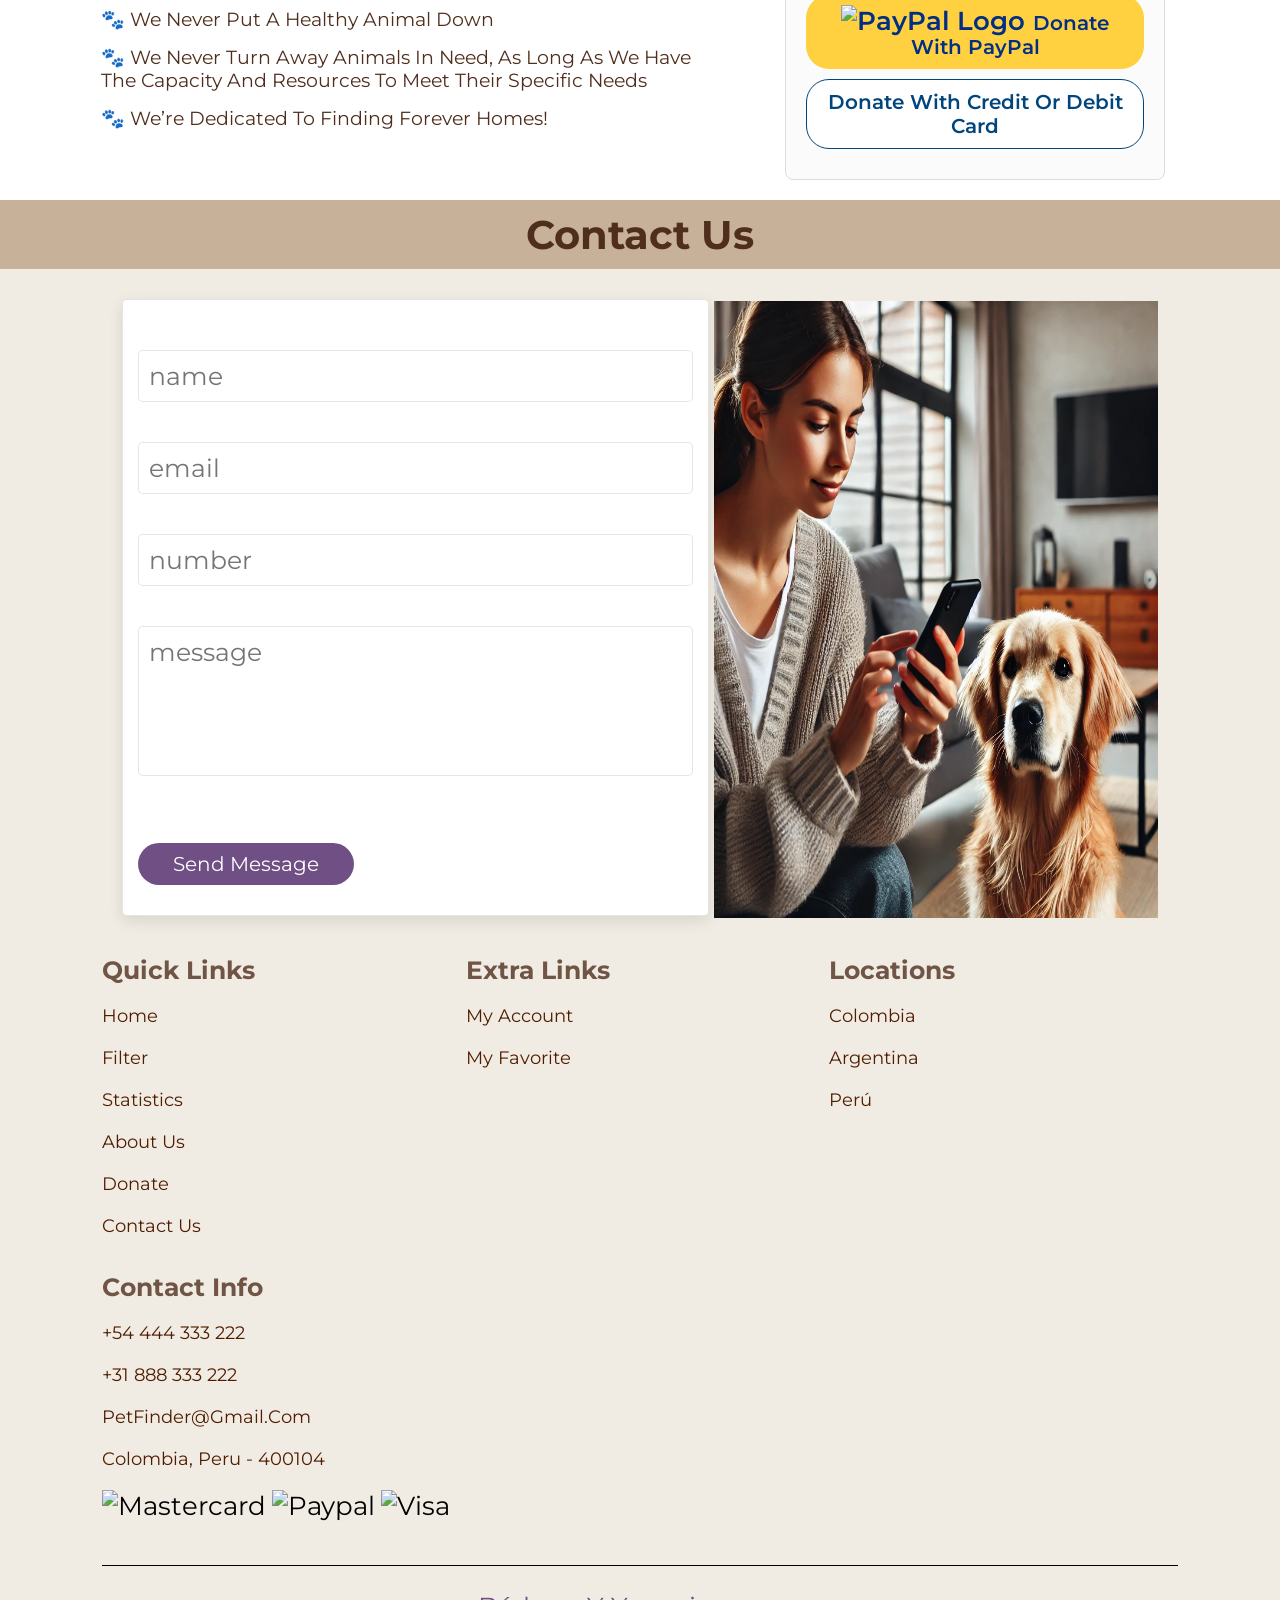
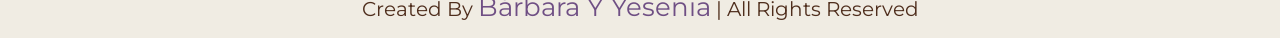
==== commit 6ed397b7: "Updates" ====
--- a/index.html
+++ b/index.html
@@ -92,7 +92,8 @@
     <script type="text/javascript">
       google.charts.load('current', { 'packages': ['corechart'] });
       google.charts.setOnLoadCallback(drawChart);
-
+      
+      
       function drawChart() {
         var data = google.visualization.arrayToDataTable([
           ['Task', 'Hours per Day'],
@@ -103,7 +104,7 @@
           ['Small', 3.36],
           ['Big', 2.4],
         ]);
-
+      
         var options = {
           width: 800,
           height: 600,
--- a/style.css
+++ b/style.css
@@ -45,7 +45,7 @@
   display: inline-block;
   margin-top: 4rem;
   border-radius: 5rem;
-  background: #471863;
+  background: #6F4F84;
   color: #ffffff;
   padding: .9rem 3.5rem;
   cursor: pointer;
@@ -53,7 +53,7 @@
 }
 
 .btn:hover {
-  background-color: #6F4F84;
+  background-color: #8566A1;
 }
 
 header {
@@ -825,6 +825,7 @@
   .make {
     font-size: 19px;
   }
+  
 }
 
 
@@ -917,6 +918,8 @@
     display: block;
   }
 
+  
+
   .home .content h3 {
     font-size: 5rem;
   }
